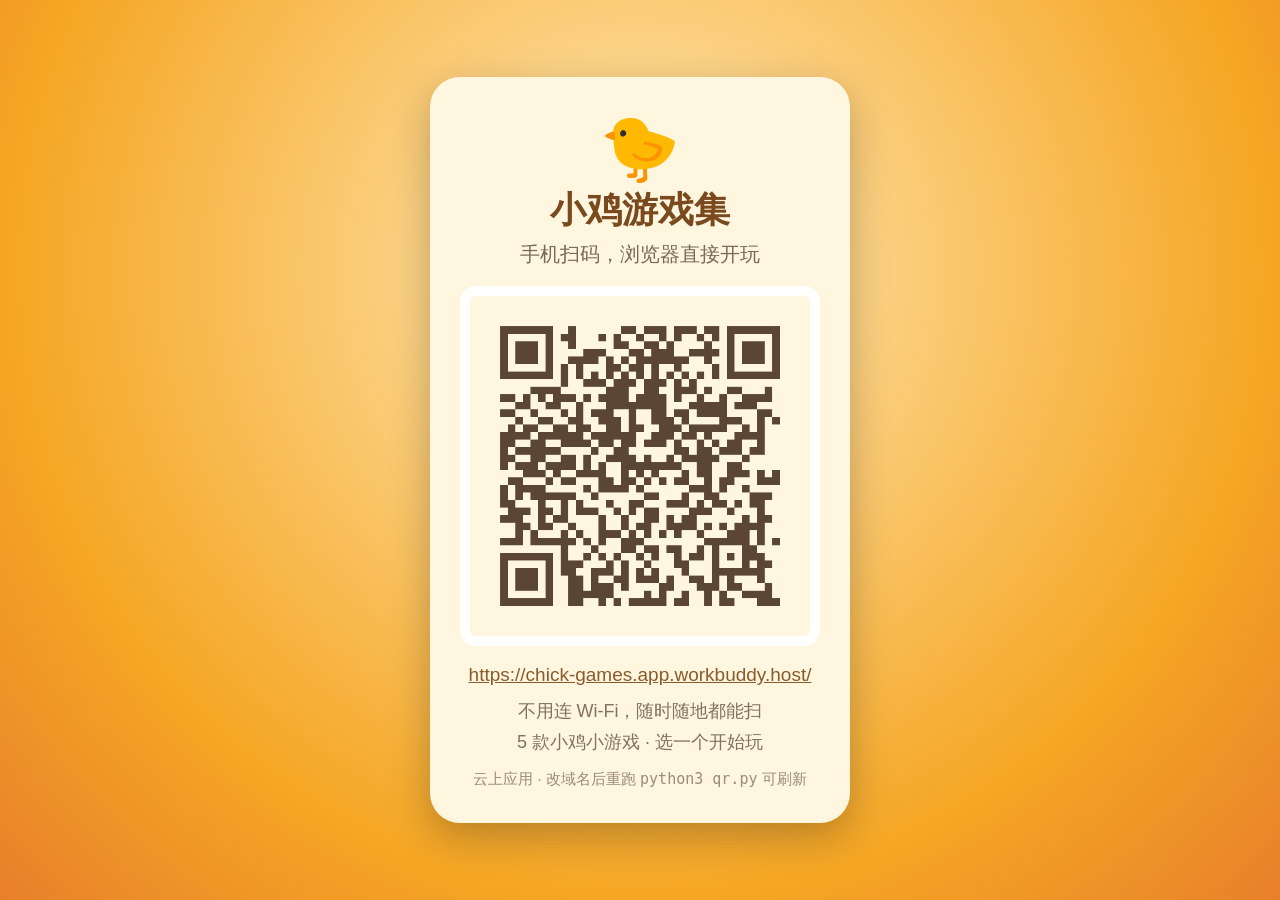
==== qr-online.html @ fa9728eb "Publish 小鸡游戏集 static hub (6 games)" ====
<!DOCTYPE html><html lang="zh-CN"><head><meta charset="UTF-8">
<meta name="viewport" content="width=device-width,initial-scale=1">
<title>扫码玩《小鸡游戏集》</title>
<style>
body{margin:0;min-height:100vh;display:flex;flex-direction:column;align-items:center;justify-content:center;gap:22px;
background:radial-gradient(circle at 50% 30%,#FFE9B8,#F5A623 70%,#E8802B);font-family:"PingFang SC","Microsoft YaHei",sans-serif;color:#5A4632;}
.card{background:#FFF6E0;border-radius:30px;padding:34px 30px;box-shadow:0 14px 40px rgba(0,0,0,.25);text-align:center;max-width:92vw;}
h1{font-size:36px;margin:0 0 6px;color:#7A4A1E;}
.sub{font-size:20px;opacity:.8;margin-bottom:18px;}
img{width:340px;max-width:76vw;border-radius:16px;background:#fff;padding:10px;}
.url{font-size:19px;word-break:break-all;margin-top:14px;color:#8A5A2B;}
.url a{color:#8A5A2B;}
.tip{font-size:18px;opacity:.75;margin-top:10px;line-height:1.7;}
.meta{font-size:15px;opacity:.6;margin-top:12px;}
.chick{font-size:64px;}
</style></head><body>
<div class="card">
  <div class="chick">🐤</div>
  <h1>小鸡游戏集</h1>
  <div class="sub">手机扫码，浏览器直接开玩</div>
  <img src="[data-uri]" alt="扫码访问">
  <div class="url"><a href="https://chick-games.app.workbuddy.host/">https://chick-games.app.workbuddy.host/</a></div>
  <div class="tip">不用连 Wi-Fi，随时随地都能扫<br>5 款小鸡小游戏 · 选一个开始玩</div>
  <div class="meta">云上应用 · 改域名后重跑 <code>python3 qr.py</code> 可刷新</div>
</div></body></html>
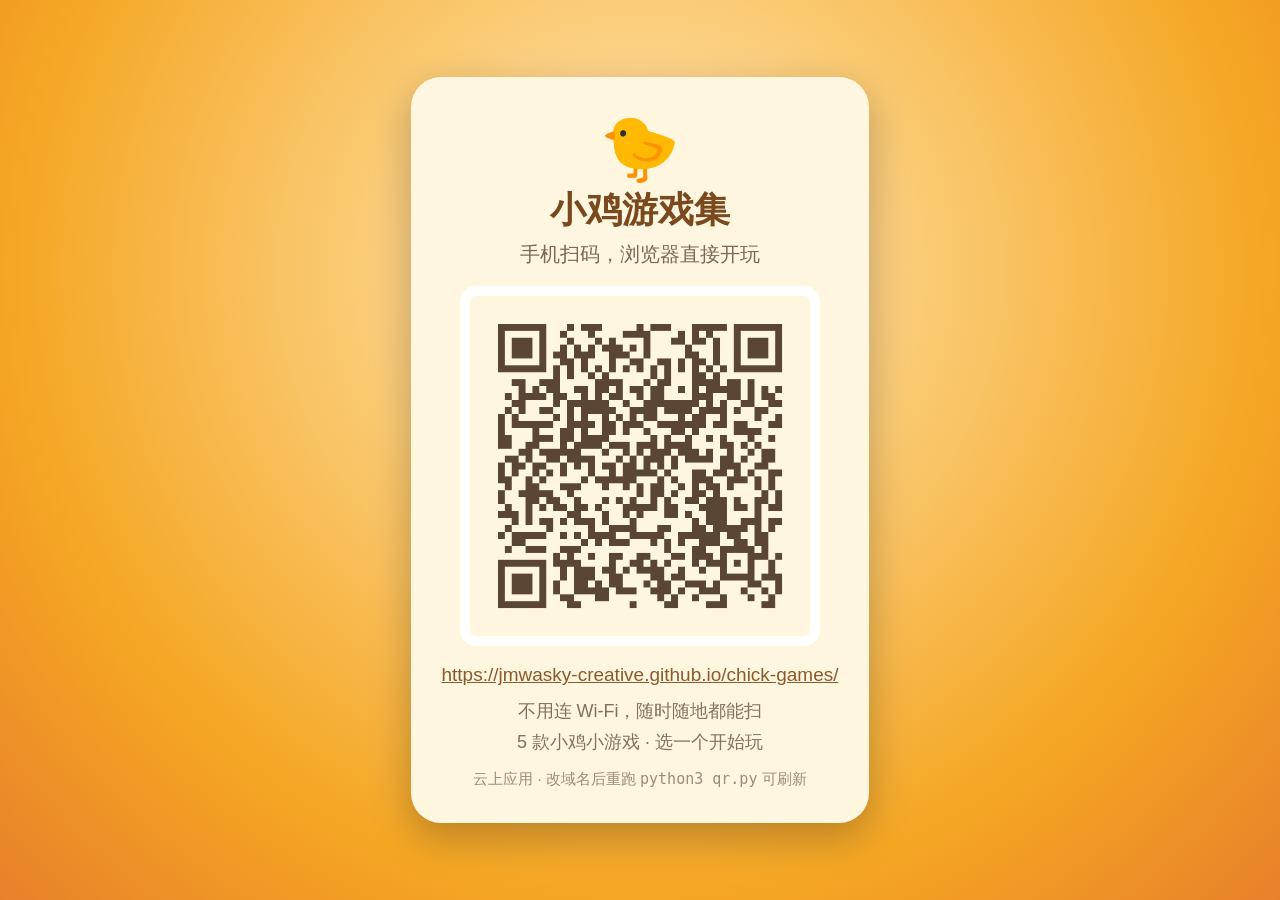
==== commit f17c769e: "Point online QR and hub link to GitHub Pages" ====
--- a/qr-online.html
+++ b/qr-online.html
@@ -18,8 +18,8 @@
   <div class="chick">🐤</div>
   <h1>小鸡游戏集</h1>
   <div class="sub">手机扫码，浏览器直接开玩</div>
-  <img src="[data-uri]" alt="扫码访问">
-  <div class="url"><a href="https://chick-games.app.workbuddy.host/">https://chick-games.app.workbuddy.host/</a></div>
+  <img src="[data-uri]" alt="扫码访问">
+  <div class="url"><a href="https://jmwasky-creative.github.io/chick-games/">https://jmwasky-creative.github.io/chick-games/</a></div>
   <div class="tip">不用连 Wi-Fi，随时随地都能扫<br>5 款小鸡小游戏 · 选一个开始玩</div>
   <div class="meta">云上应用 · 改域名后重跑 <code>python3 qr.py</code> 可刷新</div>
 </div></body></html>
